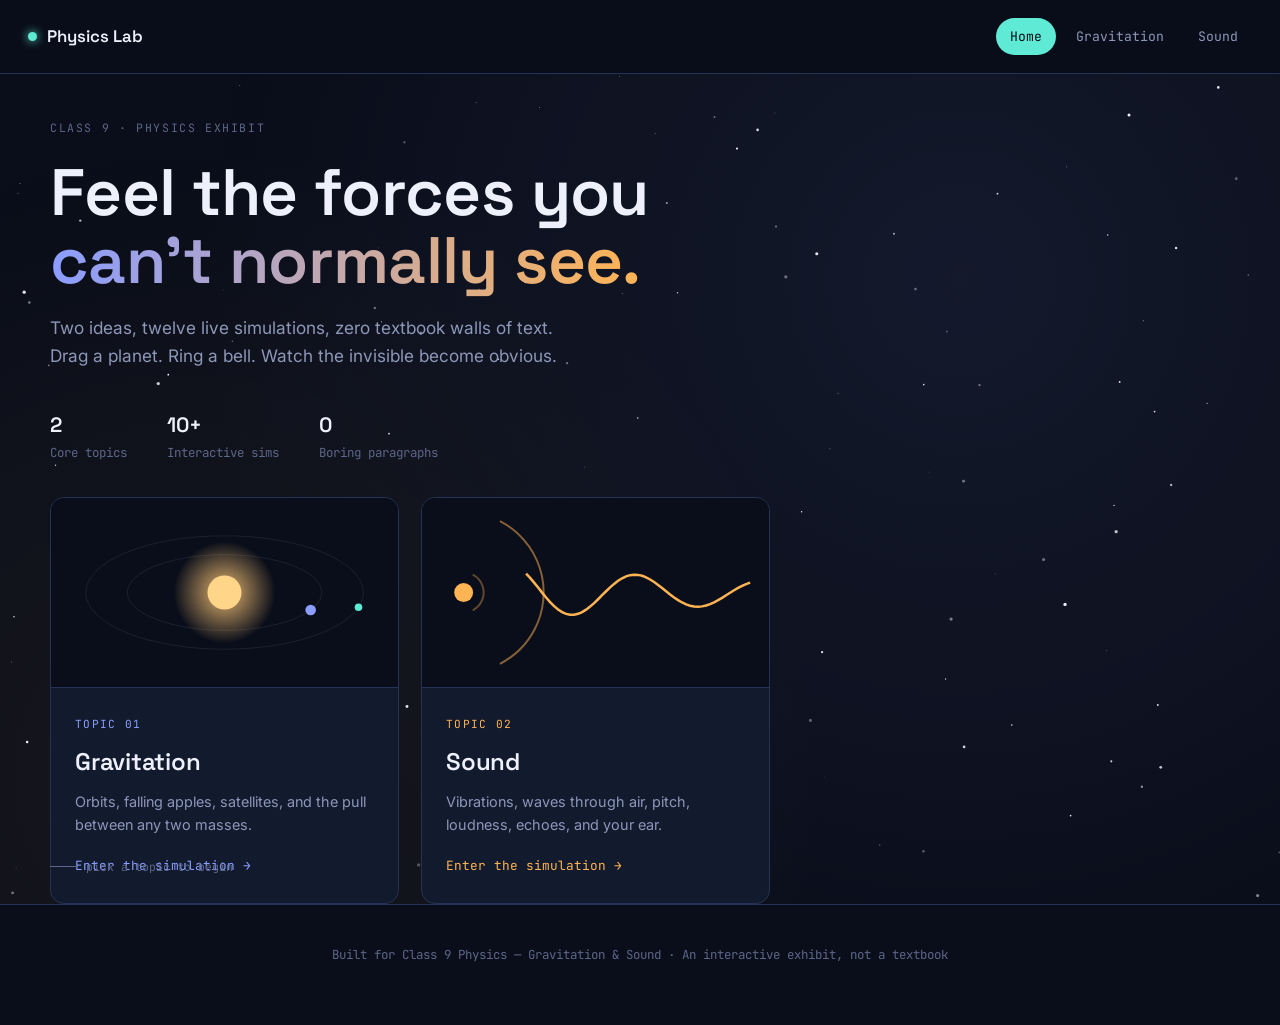
==== index.html @ 447d49ca "index.html" ====
<!DOCTYPE html>
<html lang="en">
<head>
<meta charset="UTF-8">
<meta name="viewport" content="width=device-width, initial-scale=1.0">
<title>Physics Lab · Class 9 — Gravitation &amp; Sound</title>
<link rel="preconnect" href="https://fonts.googleapis.com">
<link href="https://fonts.googleapis.com/css2?family=Space+Grotesk:wght@500;600;700&family=Inter:wght@400;500;600&family=JetBrains+Mono:wght@400;500&display=swap" rel="stylesheet">
<link rel="stylesheet" href="styles.css">
<style>
  .hero {
    position: relative;
    min-height: 92vh;
    display: flex;
    flex-direction: column;
    justify-content: center;
    overflow: hidden;
    border-bottom: 1px solid var(--line);
  }
  .hero canvas#starfield {
    position: absolute; inset: 0; width: 100%; height: 100%;
  }
  .hero-content {
    position: relative;
    z-index: 2;
    max-width: 720px;
    margin: 0 28px 0 auto;
    margin-left: max(28px, calc(50% - 590px));
    padding-top: 40px;
  }
  .hero h1 {
    font-size: clamp(2.4rem, 5.5vw, 4.1rem);
    line-height: 1.04;
    margin: 18px 0 20px;
  }
  .hero h1 em {
    font-style: normal;
    background: linear-gradient(90deg, var(--gravity), var(--sound));
    -webkit-background-clip: text;
    background-clip: text;
    color: transparent;
  }
  .hero p.lede {
    font-size: 1.08rem;
    color: var(--text-muted);
    max-width: 520px;
    margin-bottom: 40px;
  }

  .cards {
    display: grid;
    grid-template-columns: 1fr 1fr;
    gap: 22px;
    max-width: 900px;
  }
  @media (max-width: 720px) {
    .cards { grid-template-columns: 1fr; }
  }

  .topic-card {
    position: relative;
    display: block;
    border-radius: var(--radius);
    border: 1px solid var(--line);
    background: var(--bg-panel);
    overflow: hidden;
    padding: 0;
    transition: transform .25s cubic-bezier(.2,.8,.2,1), border-color .25s;
  }
  .topic-card:hover { transform: translateY(-4px); }
  .topic-card:hover.g { border-color: var(--gravity); }
  .topic-card:hover.s { border-color: var(--sound); }

  .topic-card .preview {
    height: 190px;
    background: var(--bg-deep);
    border-bottom: 1px solid var(--line);
  }
  .topic-card .preview canvas { width: 100%; height: 100%; }

  .topic-card .body {
    padding: 22px 24px 26px;
  }
  .topic-card .kicker {
    font-family: var(--font-mono);
    font-size: 0.7rem;
    letter-spacing: 0.12em;
    text-transform: uppercase;
  }
  .topic-card.g .kicker { color: var(--gravity); }
  .topic-card.s .kicker { color: var(--sound); }

  .topic-card h2 {
    font-size: 1.5rem;
    margin: 8px 0 8px;
  }
  .topic-card p {
    color: var(--text-muted);
    font-size: 0.9rem;
    margin-bottom: 16px;
  }
  .topic-card .go {
    font-family: var(--font-mono);
    font-size: 0.8rem;
    display: inline-flex;
    align-items: center;
    gap: 8px;
  }
  .topic-card.g .go { color: var(--gravity); }
  .topic-card.s .go { color: var(--sound); }
  .topic-card .go .arrow { transition: transform .2s; }
  .topic-card:hover .go .arrow { transform: translateX(4px); }

  .intro-row {
    max-width: 900px;
    display: flex;
    gap: 40px;
    margin-bottom: 34px;
    flex-wrap: wrap;
  }
  .intro-row .stat {
    font-family: var(--font-mono);
    font-size: 0.78rem;
    color: var(--text-faint);
  }
  .intro-row .stat b {
    display: block;
    font-family: var(--font-display);
    font-size: 1.3rem;
    color: var(--text-primary);
    font-weight: 600;
  }

  .scroll-hint {
    position: absolute;
    bottom: 28px;
    left: max(28px, calc(50% - 590px));
    z-index: 2;
    font-family: var(--font-mono);
    font-size: 0.72rem;
    color: var(--text-faint);
    display: flex;
    align-items: center;
    gap: 8px;
  }
  .scroll-hint .line {
    width: 28px; height: 1px; background: var(--text-faint);
  }
</style>
</head>
<body>

<header class="topnav">
  <div class="brand"><span class="dot"></span> Physics&nbsp;Lab</div>
  <nav>
    <a href="index.html" class="active">Home</a>
    <a href="gravitation.html">Gravitation</a>
    <a href="sound.html">Sound</a>
  </nav>
</header>

<section class="hero">
  <canvas id="starfield"></canvas>
  <div class="hero-content">
    <span class="eyebrow">Class 9 · Physics Exhibit</span>
    <h1>Feel the forces you<br><em>can't normally see.</em></h1>
    <p class="lede">Two ideas, twelve live simulations, zero textbook walls of text. Drag a planet. Ring a bell. Watch the invisible become obvious.</p>

    <div class="intro-row">
      <div class="stat"><b>2</b>Core topics</div>
      <div class="stat"><b>10+</b>Interactive sims</div>
      <div class="stat"><b>0</b>Boring paragraphs</div>
    </div>

    <div class="cards">
      <a href="gravitation.html" class="topic-card g">
        <div class="preview"><canvas id="prev-gravity"></canvas></div>
        <div class="body">
          <span class="kicker">Topic 01</span>
          <h2>Gravitation</h2>
          <p>Orbits, falling apples, satellites, and the pull between any two masses.</p>
          <span class="go">Enter the simulation <span class="arrow">→</span></span>
        </div>
      </a>
      <a href="sound.html" class="topic-card s">
        <div class="preview"><canvas id="prev-sound"></canvas></div>
        <div class="body">
          <span class="kicker">Topic 02</span>
          <h2>Sound</h2>
          <p>Vibrations, waves through air, pitch, loudness, echoes, and your ear.</p>
          <span class="go">Enter the simulation <span class="arrow">→</span></span>
        </div>
      </a>
    </div>
  </div>
  <div class="scroll-hint"><span class="line"></span> pick a topic to begin</div>
</section>

<footer>Built for Class 9 Physics — Gravitation &amp; Sound · An interactive exhibit, not a textbook</footer>

<script>
/* ---------- Starfield background ---------- */
(function(){
  const c = document.getElementById('starfield');
  const ctx = c.getContext('2d');
  let w,h,stars=[];
  function size(){
    w = c.width = c.offsetWidth * devicePixelRatio;
    h = c.height = c.offsetHeight * devicePixelRatio;
  }
  function init(){
    size();
    stars = [];
    const n = Math.floor((w*h)/9000);
    for(let i=0;i<n;i++){
      stars.push({
        x: Math.random()*w, y: Math.random()*h,
        r: Math.random()*1.4+0.3,
        tw: Math.random()*Math.PI*2,
        speed: Math.random()*0.4+0.1
      });
    }
  }
  function draw(t){
    ctx.clearRect(0,0,w,h);
    // subtle nebula glow
    const grad = ctx.createRadialGradient(w*0.75,h*0.25,0,w*0.75,h*0.25,w*0.6);
    grad.addColorStop(0,'rgba(139,157,255,0.08)');
    grad.addColorStop(1,'rgba(139,157,255,0)');
    ctx.fillStyle = grad;
    ctx.fillRect(0,0,w,h);
    const grad2 = ctx.createRadialGradient(w*0.15,h*0.85,0,w*0.15,h*0.85,w*0.5);
    grad2.addColorStop(0,'rgba(255,180,84,0.06)');
    grad2.addColorStop(1,'rgba(255,180,84,0)');
    ctx.fillStyle = grad2;
    ctx.fillRect(0,0,w,h);

    for(const s of stars){
      const a = 0.5 + 0.5*Math.sin(t*0.001*s.speed + s.tw);
      ctx.globalAlpha = 0.3 + a*0.7;
      ctx.fillStyle = '#eef1fb';
      ctx.beginPath();
      ctx.arc(s.x, s.y, s.r*devicePixelRatio, 0, Math.PI*2);
      ctx.fill();
    }
    ctx.globalAlpha = 1;
    requestAnimationFrame(draw);
  }
  window.addEventListener('resize', init);
  init();
  requestAnimationFrame(draw);
})();

/* ---------- Mini gravity preview: two planets orbiting ---------- */
(function(){
  const c = document.getElementById('prev-gravity');
  const ctx = c.getContext('2d');
  function size(){ c.width = c.offsetWidth*devicePixelRatio; c.height = c.offsetHeight*devicePixelRatio; }
  size(); window.addEventListener('resize', size);
  let t = 0;
  function draw(){
    t += 0.012;
    const w = c.width, h = c.height;
    ctx.clearRect(0,0,w,h);
    const cx = w/2, cy = h/2;

    // sun
    const sunR = h*0.09;
    const sg = ctx.createRadialGradient(cx,cy,0,cx,cy,sunR*3);
    sg.addColorStop(0,'rgba(255,200,120,0.9)');
    sg.addColorStop(1,'rgba(255,200,120,0)');
    ctx.fillStyle = sg;
    ctx.beginPath(); ctx.arc(cx,cy,sunR*3,0,Math.PI*2); ctx.fill();
    ctx.fillStyle = '#ffd58a';
    ctx.beginPath(); ctx.arc(cx,cy,sunR,0,Math.PI*2); ctx.fill();

    const orbits = [
      {rx: w*0.28, ry: h*0.20, speed:1.0, r: h*0.028, color:'#8b9dff'},
      {rx: w*0.40, ry: h*0.30, speed:0.55, r: h*0.02, color:'#5eead4'},
    ];
    for(const o of orbits){
      ctx.strokeStyle = 'rgba(255,255,255,0.08)';
      ctx.lineWidth = 1;
      ctx.beginPath(); ctx.ellipse(cx,cy,o.rx,o.ry,0,0,Math.PI*2); ctx.stroke();
      const a = t*o.speed;
      const px = cx + Math.cos(a)*o.rx;
      const py = cy + Math.sin(a)*o.ry;
      ctx.fillStyle = o.color;
      ctx.beginPath(); ctx.arc(px,py,o.r,0,Math.PI*2); ctx.fill();
    }
    requestAnimationFrame(draw);
  }
  requestAnimationFrame(draw);
})();

/* ---------- Mini sound preview: waveform ---------- */
(function(){
  const c = document.getElementById('prev-sound');
  const ctx = c.getContext('2d');
  function size(){ c.width = c.offsetWidth*devicePixelRatio; c.height = c.offsetHeight*devicePixelRatio; }
  size(); window.addEventListener('resize', size);
  let t = 0;
  function draw(){
    t += 0.05;
    const w = c.width, h = c.height, cy = h/2;
    ctx.clearRect(0,0,w,h);

    for(let ring=0; ring<3; ring++){
      const phase = (t*40 - ring*60) % (w*0.7);
      if(phase < 0) continue;
      ctx.strokeStyle = `rgba(255,180,84,${0.5 - ring*0.15})`;
      ctx.lineWidth = 2*devicePixelRatio;
      ctx.beginPath();
      ctx.arc(w*0.12, cy, phase, -1.1, 1.1);
      ctx.stroke();
    }
    // source
    ctx.fillStyle = '#ffb454';
    ctx.beginPath(); ctx.arc(w*0.12, cy, h*0.05, 0, Math.PI*2); ctx.fill();

    // waveform trace
    ctx.beginPath();
    ctx.strokeStyle = '#ffb454';
    ctx.lineWidth = 2.5*devicePixelRatio;
    for(let x=w*0.3; x<w*0.95; x+=4*devicePixelRatio){
      const freq = 0.05, amp = h*0.14;
      const y = cy + Math.sin((x*freq) - t*3)*amp*Math.exp(-(x-w*0.3)/(w*0.8));
      if(x===w*0.3) ctx.moveTo(x,y); else ctx.lineTo(x,y);
    }
    ctx.stroke();
    requestAnimationFrame(draw);
  }
  requestAnimationFrame(draw);
})();
</script>
</body>
</html>
---- styles.css ----
/* ==========================================================================
   Class 9 Physics Exhibit — shared design tokens & base styles
   ========================================================================== */

:root {
  /* Color */
  --bg-deep:      #0a0e1a;
  --bg-panel:     #121a2e;
  --bg-panel-2:   #182342;
  --line:         #263255;
  --text-primary: #eef1fb;
  --text-muted:   #8d97b8;
  --text-faint:   #5c6688;

  --gravity:      #8b9dff;
  --gravity-dim:  #3d4a8a;
  --gravity-glow: rgba(139, 157, 255, 0.35);

  --sound:        #ffb454;
  --sound-dim:    #8a6534;
  --sound-glow:   rgba(255, 180, 84, 0.35);

  --teal:         #5eead4;
  --danger:       #ff6b6b;

  /* Type */
  --font-display: 'Space Grotesk', sans-serif;
  --font-body:    'Inter', sans-serif;
  --font-mono:    'JetBrains Mono', monospace;

  /* Layout */
  --max-w: 1180px;
  --radius: 14px;
  --radius-sm: 8px;
}

* { box-sizing: border-box; }

html {
  scroll-behavior: smooth;
}

@media (prefers-reduced-motion: reduce) {
  html { scroll-behavior: auto; }
  * { animation-duration: 0.001ms !important; animation-iteration-count: 1 !important; transition-duration: 0.001ms !important; }
}

body {
  margin: 0;
  background: var(--bg-deep);
  color: var(--text-primary);
  font-family: var(--font-body);
  line-height: 1.6;
  -webkit-font-smoothing: antialiased;
}

h1, h2, h3, h4 {
  font-family: var(--font-display);
  font-weight: 600;
  letter-spacing: -0.01em;
  margin: 0;
}

p { margin: 0; }

a { color: inherit; text-decoration: none; }

img, canvas, svg { display: block; max-width: 100%; }

button {
  font-family: inherit;
  cursor: pointer;
}

::selection {
  background: var(--teal);
  color: var(--bg-deep);
}

:focus-visible {
  outline: 2px solid var(--teal);
  outline-offset: 3px;
  border-radius: 4px;
}

/* ---------- Layout helpers ---------- */

.wrap {
  max-width: var(--max-w);
  margin: 0 auto;
  padding: 0 28px;
}

.eyebrow {
  font-family: var(--font-mono);
  font-size: 0.72rem;
  letter-spacing: 0.14em;
  text-transform: uppercase;
  color: var(--text-faint);
}

/* ---------- Top nav ---------- */

.topnav {
  position: sticky;
  top: 0;
  z-index: 50;
  display: flex;
  align-items: center;
  justify-content: space-between;
  padding: 18px 28px;
  background: rgba(10, 14, 26, 0.75);
  backdrop-filter: blur(10px);
  border-bottom: 1px solid var(--line);
}

.topnav .brand {
  font-family: var(--font-display);
  font-size: 1.05rem;
  font-weight: 600;
  display: flex;
  align-items: center;
  gap: 10px;
}

.topnav .brand .dot {
  width: 9px; height: 9px; border-radius: 50%;
  background: var(--teal);
  box-shadow: 0 0 10px var(--teal);
}

.topnav nav {
  display: flex;
  gap: 6px;
  font-family: var(--font-mono);
  font-size: 0.82rem;
}

.topnav nav a {
  padding: 8px 14px;
  border-radius: 999px;
  color: var(--text-muted);
  transition: color .2s, background .2s;
}

.topnav nav a:hover { color: var(--text-primary); background: var(--bg-panel); }
.topnav nav a.active { color: var(--bg-deep); background: var(--teal); }

/* ---------- Section spacing ---------- */

.section {
  padding: 72px 0;
  border-bottom: 1px solid var(--line);
}

.section:last-of-type { border-bottom: none; }

.section-head {
  max-width: 640px;
  margin: 0 0 36px;
}

.section-head h2 {
  font-size: clamp(1.5rem, 3vw, 2rem);
  margin: 8px 0 10px;
}

.section-head p {
  color: var(--text-muted);
  font-size: 0.98rem;
}

/* ---------- Demo panel (shared shell for every animation) ---------- */

.demo {
  background: linear-gradient(180deg, var(--bg-panel), var(--bg-panel-2));
  border: 1px solid var(--line);
  border-radius: var(--radius);
  padding: 22px;
  display: grid;
  grid-template-columns: 1.4fr 1fr;
  gap: 22px;
  align-items: center;
}

@media (max-width: 820px) {
  .demo { grid-template-columns: 1fr; }
}

.demo .stage {
  position: relative;
  background: radial-gradient(ellipse at 30% 20%, rgba(255,255,255,0.04), transparent 60%), var(--bg-deep);
  border-radius: var(--radius-sm);
  border: 1px solid var(--line);
  overflow: hidden;
  aspect-ratio: 4 / 3;
}

.demo .stage canvas { width: 100%; height: 100%; display: block; }

.demo .info h3 {
  font-size: 1.15rem;
  margin-bottom: 8px;
}

.demo .info p {
  color: var(--text-muted);
  font-size: 0.92rem;
}

.demo .controls {
  margin-top: 16px;
  display: flex;
  flex-direction: column;
  gap: 12px;
}

.demo .controls label {
  display: block;
  font-family: var(--font-mono);
  font-size: 0.72rem;
  color: var(--text-faint);
  text-transform: uppercase;
  letter-spacing: 0.08em;
  margin-bottom: 6px;
}

.demo .controls .row {
  display: flex;
  align-items: center;
  gap: 10px;
}

.demo .controls input[type="range"] {
  flex: 1;
  accent-color: var(--teal);
}

.demo .controls .val {
  font-family: var(--font-mono);
  font-size: 0.82rem;
  color: var(--text-primary);
  min-width: 3.4em;
  text-align: right;
}

.btn {
  font-family: var(--font-mono);
  font-size: 0.78rem;
  letter-spacing: 0.03em;
  padding: 9px 16px;
  border-radius: 999px;
  border: 1px solid var(--line);
  background: var(--bg-panel);
  color: var(--text-primary);
  transition: all .18s;
}

.btn:hover { border-color: var(--teal); color: var(--teal); }
.btn:active { transform: scale(0.97); }

.btn.primary {
  background: var(--teal);
  color: var(--bg-deep);
  border-color: var(--teal);
  font-weight: 600;
}
.btn.primary:hover { opacity: 0.88; color: var(--bg-deep); }

.readout {
  font-family: var(--font-mono);
  font-size: 0.82rem;
  color: var(--text-muted);
  display: flex;
  gap: 18px;
  flex-wrap: wrap;
}
.readout b { color: var(--text-primary); font-weight: 600; }

.bonus-tag {
  display: inline-block;
  font-family: var(--font-mono);
  font-size: 0.68rem;
  letter-spacing: 0.1em;
  text-transform: uppercase;
  color: var(--bg-deep);
  background: var(--teal);
  padding: 3px 10px;
  border-radius: 999px;
  margin-bottom: 10px;
}

footer {
  padding: 40px 28px 60px;
  text-align: center;
  color: var(--text-faint);
  font-family: var(--font-mono);
  font-size: 0.78rem;
}
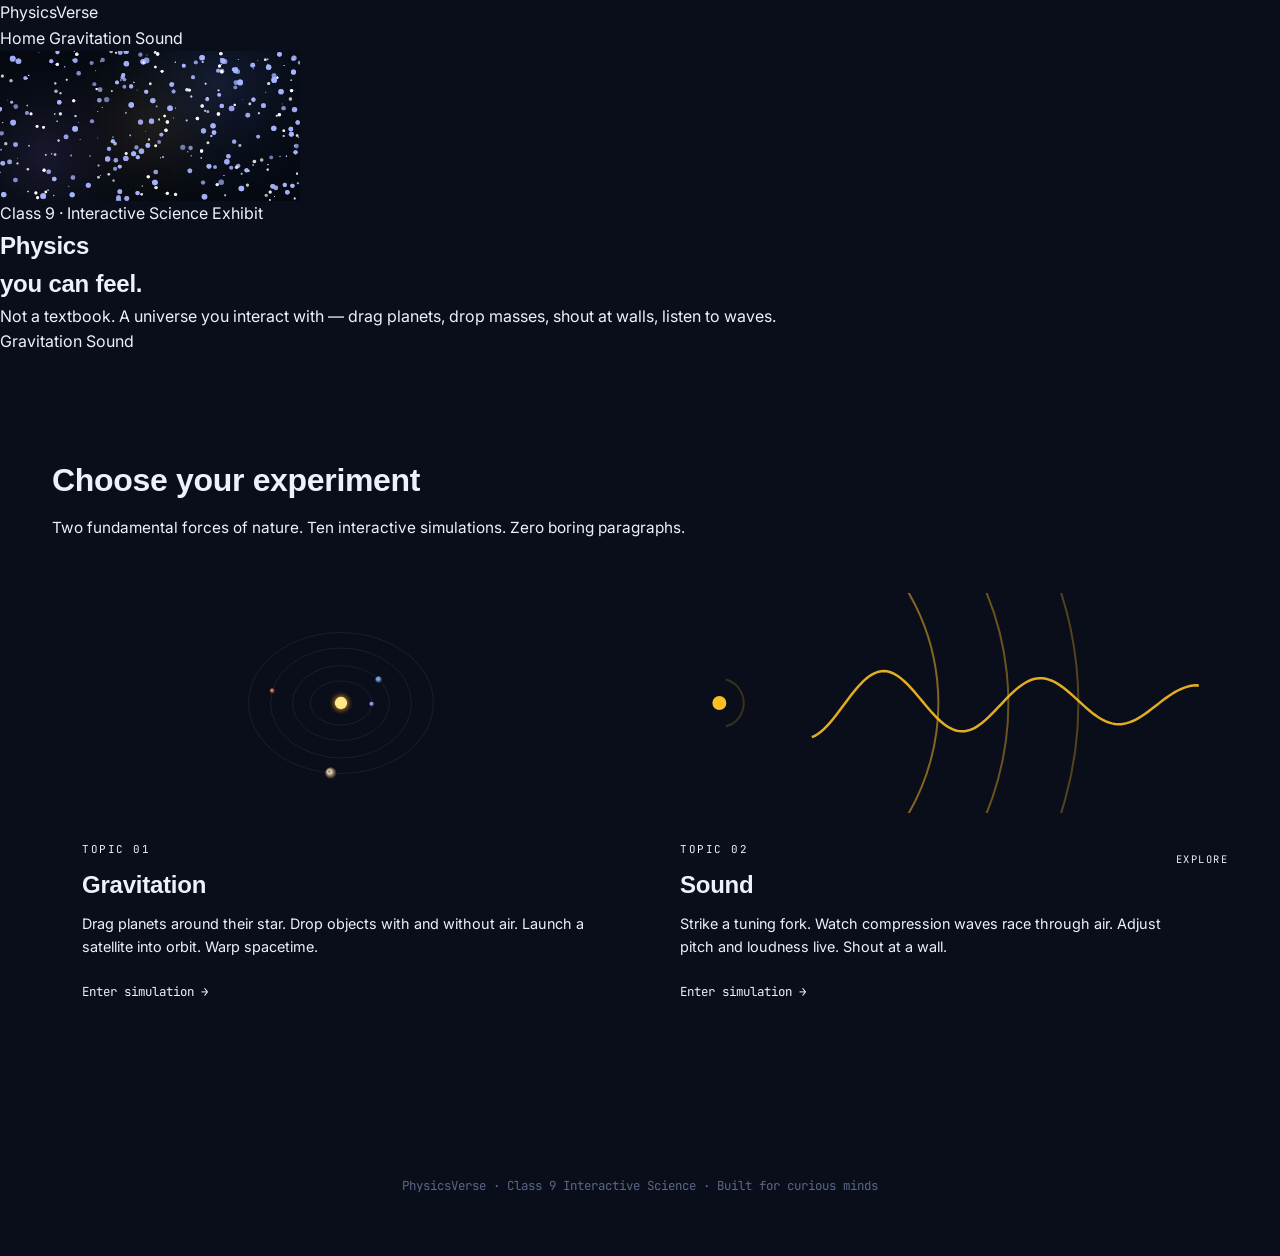
==== commit ed56133a: "index.html" ====
--- a/index.html
+++ b/index.html
@@ -3,156 +3,106 @@
 <head>
 <meta charset="UTF-8">
 <meta name="viewport" content="width=device-width, initial-scale=1.0">
-<title>Physics Lab · Class 9 — Gravitation &amp; Sound</title>
+<title>PhysicsVerse — Class 9 Interactive Science</title>
 <link rel="preconnect" href="https://fonts.googleapis.com">
-<link href="https://fonts.googleapis.com/css2?family=Space+Grotesk:wght@500;600;700&family=Inter:wght@400;500;600&family=JetBrains+Mono:wght@400;500&display=swap" rel="stylesheet">
+<link href="https://fonts.googleapis.com/css2?family=Syne:wght@700;800&family=Inter:wght@400;500&family=JetBrains+Mono:wght@400;500&display=swap" rel="stylesheet">
 <link rel="stylesheet" href="styles.css">
 <style>
-  .hero {
-    position: relative;
-    min-height: 92vh;
-    display: flex;
-    flex-direction: column;
-    justify-content: center;
-    overflow: hidden;
-    border-bottom: 1px solid var(--line);
-  }
-  .hero canvas#starfield {
-    position: absolute; inset: 0; width: 100%; height: 100%;
-  }
-  .hero-content {
-    position: relative;
-    z-index: 2;
-    max-width: 720px;
-    margin: 0 28px 0 auto;
-    margin-left: max(28px, calc(50% - 590px));
-    padding-top: 40px;
-  }
-  .hero h1 {
-    font-size: clamp(2.4rem, 5.5vw, 4.1rem);
-    line-height: 1.04;
-    margin: 18px 0 20px;
-  }
-  .hero h1 em {
-    font-style: normal;
-    background: linear-gradient(90deg, var(--gravity), var(--sound));
-    -webkit-background-clip: text;
-    background-clip: text;
-    color: transparent;
-  }
-  .hero p.lede {
-    font-size: 1.08rem;
-    color: var(--text-muted);
-    max-width: 520px;
-    margin-bottom: 40px;
-  }
-
-  .cards {
-    display: grid;
-    grid-template-columns: 1fr 1fr;
-    gap: 22px;
-    max-width: 900px;
-  }
-  @media (max-width: 720px) {
-    .cards { grid-template-columns: 1fr; }
-  }
-
-  .topic-card {
-    position: relative;
-    display: block;
-    border-radius: var(--radius);
-    border: 1px solid var(--line);
-    background: var(--bg-panel);
-    overflow: hidden;
-    padding: 0;
-    transition: transform .25s cubic-bezier(.2,.8,.2,1), border-color .25s;
-  }
-  .topic-card:hover { transform: translateY(-4px); }
-  .topic-card:hover.g { border-color: var(--gravity); }
-  .topic-card:hover.s { border-color: var(--sound); }
-
-  .topic-card .preview {
-    height: 190px;
-    background: var(--bg-deep);
-    border-bottom: 1px solid var(--line);
-  }
-  .topic-card .preview canvas { width: 100%; height: 100%; }
-
-  .topic-card .body {
-    padding: 22px 24px 26px;
-  }
-  .topic-card .kicker {
-    font-family: var(--font-mono);
-    font-size: 0.7rem;
-    letter-spacing: 0.12em;
-    text-transform: uppercase;
-  }
-  .topic-card.g .kicker { color: var(--gravity); }
-  .topic-card.s .kicker { color: var(--sound); }
-
-  .topic-card h2 {
-    font-size: 1.5rem;
-    margin: 8px 0 8px;
-  }
-  .topic-card p {
-    color: var(--text-muted);
-    font-size: 0.9rem;
-    margin-bottom: 16px;
-  }
-  .topic-card .go {
-    font-family: var(--font-mono);
-    font-size: 0.8rem;
-    display: inline-flex;
-    align-items: center;
-    gap: 8px;
-  }
-  .topic-card.g .go { color: var(--gravity); }
-  .topic-card.s .go { color: var(--sound); }
-  .topic-card .go .arrow { transition: transform .2s; }
-  .topic-card:hover .go .arrow { transform: translateX(4px); }
-
-  .intro-row {
-    max-width: 900px;
-    display: flex;
-    gap: 40px;
-    margin-bottom: 34px;
-    flex-wrap: wrap;
-  }
-  .intro-row .stat {
-    font-family: var(--font-mono);
-    font-size: 0.78rem;
-    color: var(--text-faint);
-  }
-  .intro-row .stat b {
-    display: block;
-    font-family: var(--font-display);
-    font-size: 1.3rem;
-    color: var(--text-primary);
-    font-weight: 600;
-  }
-
-  .scroll-hint {
-    position: absolute;
-    bottom: 28px;
-    left: max(28px, calc(50% - 590px));
-    z-index: 2;
-    font-family: var(--font-mono);
-    font-size: 0.72rem;
-    color: var(--text-faint);
-    display: flex;
-    align-items: center;
-    gap: 8px;
-  }
-  .scroll-hint .line {
-    width: 28px; height: 1px; background: var(--text-faint);
-  }
+.scroll-cue {
+  position: absolute;
+  bottom: 32px;
+  right: 52px;
+  z-index: 3;
+  display: flex;
+  flex-direction: column;
+  align-items: center;
+  gap: 8px;
+  font-family: var(--font-mono);
+  font-size: 0.65rem;
+  letter-spacing: 0.14em;
+  text-transform: uppercase;
+  color: var(--faint);
+}
+.scroll-cue .line {
+  width: 1px;
+  height: 40px;
+  background: linear-gradient(to bottom, var(--aurora1), transparent);
+  animation: scl 1.8s ease-in-out infinite;
+}
+@keyframes scl { 0%,100%{opacity:0.3;transform:scaleY(0.6)} 50%{opacity:1;transform:scaleY(1)} }
+
+.explore-section {
+  padding: 100px 52px;
+}
+.explore-section h2 {
+  font-size: clamp(1.4rem, 3vw, 2rem);
+  margin-bottom: 10px;
+}
+.explore-section > p {
+  color: var(--muted);
+  margin-bottom: 52px;
+  font-size: 0.96rem;
+}
+.big-cards {
+  display: grid;
+  grid-template-columns: 1fr 1fr;
+  gap: 20px;
+}
+@media (max-width: 780px) { .big-cards { grid-template-columns: 1fr; } }
+
+.big-card {
+  display: block;
+  border-radius: var(--radius);
+  border: 1px solid var(--border);
+  background: var(--panel);
+  overflow: hidden;
+  transition: transform .28s cubic-bezier(.2,.8,.2,1), border-color .25s;
+  position: relative;
+}
+.big-card:hover { transform: translateY(-6px); }
+.big-card.g:hover { border-color: var(--aurora1); }
+.big-card.s:hover { border-color: var(--gold); }
+
+.big-card .preview {
+  height: 220px;
+  background: var(--void);
+  position: relative;
+  overflow: hidden;
+}
+.big-card .preview canvas { width: 100%; height: 100%; position: absolute; inset: 0; }
+
+.big-card .body {
+  padding: 28px 30px 32px;
+}
+.big-card .kicker {
+  font-family: var(--font-mono);
+  font-size: 0.68rem;
+  letter-spacing: 0.14em;
+  text-transform: uppercase;
+  margin-bottom: 8px;
+}
+.big-card.g .kicker { color: var(--aurora1); }
+.big-card.s .kicker { color: var(--gold); }
+.big-card h3 { font-size: 1.5rem; margin-bottom: 8px; }
+.big-card p { color: var(--muted); font-size: 0.9rem; margin-bottom: 20px; }
+.big-card .arrow-link {
+  font-family: var(--font-mono);
+  font-size: 0.78rem;
+  display: inline-flex;
+  align-items: center;
+  gap: 8px;
+  transition: gap .2s;
+}
+.big-card.g .arrow-link { color: var(--aurora1); }
+.big-card.s .arrow-link { color: var(--gold); }
+.big-card:hover .arrow-link { gap: 14px; }
 </style>
 </head>
 <body>
 
-<header class="topnav">
-  <div class="brand"><span class="dot"></span> Physics&nbsp;Lab</div>
-  <nav>
+<header class="nav">
+  <span class="nav-brand">PhysicsVerse</span>
+  <nav class="nav-links">
     <a href="index.html" class="active">Home</a>
     <a href="gravitation.html">Gravitation</a>
     <a href="sound.html">Sound</a>
@@ -160,172 +110,150 @@
 </header>
 
 <section class="hero">
-  <canvas id="starfield"></canvas>
+  <canvas id="hero-bg"></canvas>
   <div class="hero-content">
-    <span class="eyebrow">Class 9 · Physics Exhibit</span>
-    <h1>Feel the forces you<br><em>can't normally see.</em></h1>
-    <p class="lede">Two ideas, twelve live simulations, zero textbook walls of text. Drag a planet. Ring a bell. Watch the invisible become obvious.</p>
-
-    <div class="intro-row">
-      <div class="stat"><b>2</b>Core topics</div>
-      <div class="stat"><b>10+</b>Interactive sims</div>
-      <div class="stat"><b>0</b>Boring paragraphs</div>
-    </div>
-
-    <div class="cards">
-      <a href="gravitation.html" class="topic-card g">
-        <div class="preview"><canvas id="prev-gravity"></canvas></div>
-        <div class="body">
-          <span class="kicker">Topic 01</span>
-          <h2>Gravitation</h2>
-          <p>Orbits, falling apples, satellites, and the pull between any two masses.</p>
-          <span class="go">Enter the simulation <span class="arrow">→</span></span>
-        </div>
-      </a>
-      <a href="sound.html" class="topic-card s">
-        <div class="preview"><canvas id="prev-sound"></canvas></div>
-        <div class="body">
-          <span class="kicker">Topic 02</span>
-          <h2>Sound</h2>
-          <p>Vibrations, waves through air, pitch, loudness, echoes, and your ear.</p>
-          <span class="go">Enter the simulation <span class="arrow">→</span></span>
-        </div>
-      </a>
+    <p class="hero-eyebrow">Class 9 · Interactive Science Exhibit</p>
+    <h1><span class="gradient">Physics</span><br>you can feel.</h1>
+    <p>Not a textbook. A universe you interact with — drag planets, drop masses, shout at walls, listen to waves.</p>
+    <div class="topic-cards">
+      <a href="gravitation.html" class="topic-card g"><span class="dot"></span>Gravitation</a>
+      <a href="sound.html" class="topic-card s"><span class="dot"></span>Sound</a>
     </div>
   </div>
-  <div class="scroll-hint"><span class="line"></span> pick a topic to begin</div>
+  <div class="scroll-cue"><div class="line"></div>Explore</div>
 </section>
 
-<footer>Built for Class 9 Physics — Gravitation &amp; Sound · An interactive exhibit, not a textbook</footer>
+<section class="explore-section">
+  <h2>Choose your experiment</h2>
+  <p>Two fundamental forces of nature. Ten interactive simulations. Zero boring paragraphs.</p>
+  <div class="big-cards">
+    <a href="gravitation.html" class="big-card g">
+      <div class="preview"><canvas id="prev-g"></canvas></div>
+      <div class="body">
+        <p class="kicker">Topic 01</p>
+        <h3>Gravitation</h3>
+        <p>Drag planets around their star. Drop objects with and without air. Launch a satellite into orbit. Warp spacetime.</p>
+        <span class="arrow-link">Enter simulation →</span>
+      </div>
+    </a>
+    <a href="sound.html" class="big-card s">
+      <div class="preview"><canvas id="prev-s"></canvas></div>
+      <div class="body">
+        <p class="kicker">Topic 02</p>
+        <h3>Sound</h3>
+        <p>Strike a tuning fork. Watch compression waves race through air. Adjust pitch and loudness live. Shout at a wall.</p>
+        <span class="arrow-link">Enter simulation →</span>
+      </div>
+    </a>
+  </div>
+</section>
+
+<footer>PhysicsVerse · Class 9 Interactive Science · Built for curious minds</footer>
 
 <script>
-/* ---------- Starfield background ---------- */
+/* ─── Hero: 3D deep-space starfield with parallax ─── */
 (function(){
-  const c = document.getElementById('starfield');
+  const c = document.getElementById('hero-bg');
   const ctx = c.getContext('2d');
-  let w,h,stars=[];
-  function size(){
-    w = c.width = c.offsetWidth * devicePixelRatio;
-    h = c.height = c.offsetHeight * devicePixelRatio;
-  }
+  let W,H,stars=[];
+  let mx=0,my=0;
+  window.addEventListener('mousemove',e=>{mx=(e.clientX/window.innerWidth-.5)*2;my=(e.clientY/window.innerHeight-.5)*2;});
   function init(){
-    size();
-    stars = [];
-    const n = Math.floor((w*h)/9000);
-    for(let i=0;i<n;i++){
-      stars.push({
-        x: Math.random()*w, y: Math.random()*h,
-        r: Math.random()*1.4+0.3,
-        tw: Math.random()*Math.PI*2,
-        speed: Math.random()*0.4+0.1
-      });
-    }
-  }
-  function draw(t){
-    ctx.clearRect(0,0,w,h);
-    // subtle nebula glow
-    const grad = ctx.createRadialGradient(w*0.75,h*0.25,0,w*0.75,h*0.25,w*0.6);
-    grad.addColorStop(0,'rgba(139,157,255,0.08)');
-    grad.addColorStop(1,'rgba(139,157,255,0)');
-    ctx.fillStyle = grad;
-    ctx.fillRect(0,0,w,h);
-    const grad2 = ctx.createRadialGradient(w*0.15,h*0.85,0,w*0.15,h*0.85,w*0.5);
-    grad2.addColorStop(0,'rgba(255,180,84,0.06)');
-    grad2.addColorStop(1,'rgba(255,180,84,0)');
-    ctx.fillStyle = grad2;
-    ctx.fillRect(0,0,w,h);
-
+    W=c.width=c.offsetWidth*devicePixelRatio;
+    H=c.height=c.offsetHeight*devicePixelRatio;
+    stars=[];
+    for(let i=0;i<320;i++) stars.push({x:Math.random()*W,y:Math.random()*H,z:Math.random()*3+0.2,t:Math.random()*Math.PI*2,s:Math.random()*.5+.3});
+  }
+  window.addEventListener('resize',init); init();
+  let t=0;
+  function draw(){
+    t+=.007;
+    ctx.fillStyle='rgba(3,4,10,0.25)';
+    ctx.fillRect(0,0,W,H);
+    // nebula blobs
+    [{cx:.72,cy:.22,r:.55,c:'rgba(108,143,255,0.07)'},{cx:.15,cy:.7,r:.45,c:'rgba(167,139,250,0.06)'},{cx:.5,cy:.5,r:.35,c:'rgba(251,191,36,0.04)'}].forEach(n=>{
+      const g=ctx.createRadialGradient(W*n.cx,H*n.cy,0,W*n.cx,H*n.cy,W*n.r);
+      g.addColorStop(0,n.c); g.addColorStop(1,'transparent');
+      ctx.fillStyle=g; ctx.fillRect(0,0,W,H);
+    });
     for(const s of stars){
-      const a = 0.5 + 0.5*Math.sin(t*0.001*s.speed + s.tw);
-      ctx.globalAlpha = 0.3 + a*0.7;
-      ctx.fillStyle = '#eef1fb';
-      ctx.beginPath();
-      ctx.arc(s.x, s.y, s.r*devicePixelRatio, 0, Math.PI*2);
-      ctx.fill();
-    }
-    ctx.globalAlpha = 1;
+      const px = s.x + mx*s.z*18;
+      const py = s.y + my*s.z*18;
+      const a = .4+.6*Math.abs(Math.sin(t*s.s+s.t));
+      ctx.globalAlpha=a;
+      ctx.fillStyle=s.z>2?'#a8b4ff':s.z>1.2?'#ffffff':'#c8d4ff';
+      ctx.beginPath(); ctx.arc(px%W,py%H,s.z*.9*devicePixelRatio,0,Math.PI*2); ctx.fill();
+    }
+    ctx.globalAlpha=1;
     requestAnimationFrame(draw);
   }
-  window.addEventListener('resize', init);
-  init();
   requestAnimationFrame(draw);
 })();
 
-/* ---------- Mini gravity preview: two planets orbiting ---------- */
+/* ─── Preview: Gravity (solar system) ─── */
 (function(){
-  const c = document.getElementById('prev-gravity');
-  const ctx = c.getContext('2d');
-  function size(){ c.width = c.offsetWidth*devicePixelRatio; c.height = c.offsetHeight*devicePixelRatio; }
-  size(); window.addEventListener('resize', size);
-  let t = 0;
+  const c=document.getElementById('prev-g'), ctx=c.getContext('2d');
+  function sz(){c.width=c.offsetWidth*devicePixelRatio;c.height=c.offsetHeight*devicePixelRatio;}
+  sz(); window.addEventListener('resize',sz);
+  const planets=[
+    {a:.14,b:.10,period:.4,color:'#b0aaff',r:2.8},
+    {a:.22,b:.17,period:.9,color:'#7fb2ff',r:3.8},
+    {a:.32,b:.25,period:1.5,color:'#e07a5f',r:3},
+    {a:.42,b:.32,period:3,color:'#e8d0a9',r:6,rings:true},
+  ];
+  let t=0;
   function draw(){
-    t += 0.012;
-    const w = c.width, h = c.height;
+    t+=.011;
+    const w=c.width,h=c.height;
     ctx.clearRect(0,0,w,h);
-    const cx = w/2, cy = h/2;
-
+    const cx=w/2,cy=h/2,sc=Math.min(w,h);
     // sun
-    const sunR = h*0.09;
-    const sg = ctx.createRadialGradient(cx,cy,0,cx,cy,sunR*3);
-    sg.addColorStop(0,'rgba(255,200,120,0.9)');
-    sg.addColorStop(1,'rgba(255,200,120,0)');
-    ctx.fillStyle = sg;
-    ctx.beginPath(); ctx.arc(cx,cy,sunR*3,0,Math.PI*2); ctx.fill();
-    ctx.fillStyle = '#ffd58a';
-    ctx.beginPath(); ctx.arc(cx,cy,sunR,0,Math.PI*2); ctx.fill();
-
-    const orbits = [
-      {rx: w*0.28, ry: h*0.20, speed:1.0, r: h*0.028, color:'#8b9dff'},
-      {rx: w*0.40, ry: h*0.30, speed:0.55, r: h*0.02, color:'#5eead4'},
-    ];
-    for(const o of orbits){
-      ctx.strokeStyle = 'rgba(255,255,255,0.08)';
-      ctx.lineWidth = 1;
-      ctx.beginPath(); ctx.ellipse(cx,cy,o.rx,o.ry,0,0,Math.PI*2); ctx.stroke();
-      const a = t*o.speed;
-      const px = cx + Math.cos(a)*o.rx;
-      const py = cy + Math.sin(a)*o.ry;
-      ctx.fillStyle = o.color;
-      ctx.beginPath(); ctx.arc(px,py,o.r,0,Math.PI*2); ctx.fill();
+    const sg=ctx.createRadialGradient(cx,cy,0,cx,cy,sc*.06);
+    sg.addColorStop(0,'rgba(255,230,140,1)');sg.addColorStop(.5,'rgba(255,160,40,.4)');sg.addColorStop(1,'transparent');
+    ctx.fillStyle=sg;ctx.beginPath();ctx.arc(cx,cy,sc*.06,0,Math.PI*2);ctx.fill();
+    ctx.fillStyle='#ffe88a';ctx.beginPath();ctx.arc(cx,cy,sc*.028,0,Math.PI*2);ctx.fill();
+    for(const p of planets){
+      const rx=p.a*sc,ry=p.b*sc;
+      ctx.strokeStyle='rgba(255,255,255,0.07)';ctx.lineWidth=1;
+      ctx.beginPath();ctx.ellipse(cx,cy,rx,ry,0,0,Math.PI*2);ctx.stroke();
+      const a=t/p.period*Math.PI*2;
+      const px=cx+Math.cos(a)*rx,py=cy+Math.sin(a)*ry;
+      // 3D sphere shading
+      const gr=ctx.createRadialGradient(px-p.r*.3*devicePixelRatio,py-p.r*.3*devicePixelRatio,0,px,py,p.r*devicePixelRatio*1.1);
+      gr.addColorStop(0,'rgba(255,255,255,0.4)');gr.addColorStop(.3,p.color);gr.addColorStop(1,'rgba(0,0,0,0.7)');
+      ctx.fillStyle=gr;ctx.beginPath();ctx.arc(px,py,p.r*devicePixelRatio,0,Math.PI*2);ctx.fill();
     }
     requestAnimationFrame(draw);
   }
   requestAnimationFrame(draw);
 })();
 
-/* ---------- Mini sound preview: waveform ---------- */
+/* ─── Preview: Sound waveform ─── */
 (function(){
-  const c = document.getElementById('prev-sound');
-  const ctx = c.getContext('2d');
-  function size(){ c.width = c.offsetWidth*devicePixelRatio; c.height = c.offsetHeight*devicePixelRatio; }
-  size(); window.addEventListener('resize', size);
-  let t = 0;
+  const c=document.getElementById('prev-s'),ctx=c.getContext('2d');
+  function sz(){c.width=c.offsetWidth*devicePixelRatio;c.height=c.offsetHeight*devicePixelRatio;}
+  sz(); window.addEventListener('resize',sz);
+  let t=0;
   function draw(){
-    t += 0.05;
-    const w = c.width, h = c.height, cy = h/2;
+    t+=.06;
+    const w=c.width,h=c.height,cy=h/2;
     ctx.clearRect(0,0,w,h);
-
-    for(let ring=0; ring<3; ring++){
-      const phase = (t*40 - ring*60) % (w*0.7);
-      if(phase < 0) continue;
-      ctx.strokeStyle = `rgba(255,180,84,${0.5 - ring*0.15})`;
-      ctx.lineWidth = 2*devicePixelRatio;
-      ctx.beginPath();
-      ctx.arc(w*0.12, cy, phase, -1.1, 1.1);
-      ctx.stroke();
-    }
-    // source
-    ctx.fillStyle = '#ffb454';
-    ctx.beginPath(); ctx.arc(w*0.12, cy, h*0.05, 0, Math.PI*2); ctx.fill();
-
-    // waveform trace
+    // concentric rings
+    for(let i=0;i<4;i++){
+      const r=(t*50+i*70)%(w*.7);
+      ctx.strokeStyle=`rgba(251,191,36,${.5-i*.1})`;
+      ctx.lineWidth=2*devicePixelRatio;
+      ctx.beginPath();ctx.arc(w*.12,cy,r,-1.3,1.3);ctx.stroke();
+    }
+    ctx.fillStyle='#fbbf24';ctx.beginPath();ctx.arc(w*.12,cy,7*devicePixelRatio,0,Math.PI*2);ctx.fill();
+    // wave
+    ctx.strokeStyle='rgba(251,191,36,0.9)';ctx.lineWidth=2.5*devicePixelRatio;
     ctx.beginPath();
-    ctx.strokeStyle = '#ffb454';
-    ctx.lineWidth = 2.5*devicePixelRatio;
-    for(let x=w*0.3; x<w*0.95; x+=4*devicePixelRatio){
-      const freq = 0.05, amp = h*0.14;
-      const y = cy + Math.sin((x*freq) - t*3)*amp*Math.exp(-(x-w*0.3)/(w*0.8));
-      if(x===w*0.3) ctx.moveTo(x,y); else ctx.lineTo(x,y);
+    for(let x=w*.28;x<w*.95;x+=3){
+      const prog=(x-w*.28)/(w*.67);
+      const amp=h*.16*(1-prog*.5);
+      const y=cy+Math.sin(x*.04-t*2.5)*amp;
+      x===w*.28?ctx.moveTo(x,y):ctx.lineTo(x,y);
     }
     ctx.stroke();
     requestAnimationFrame(draw);
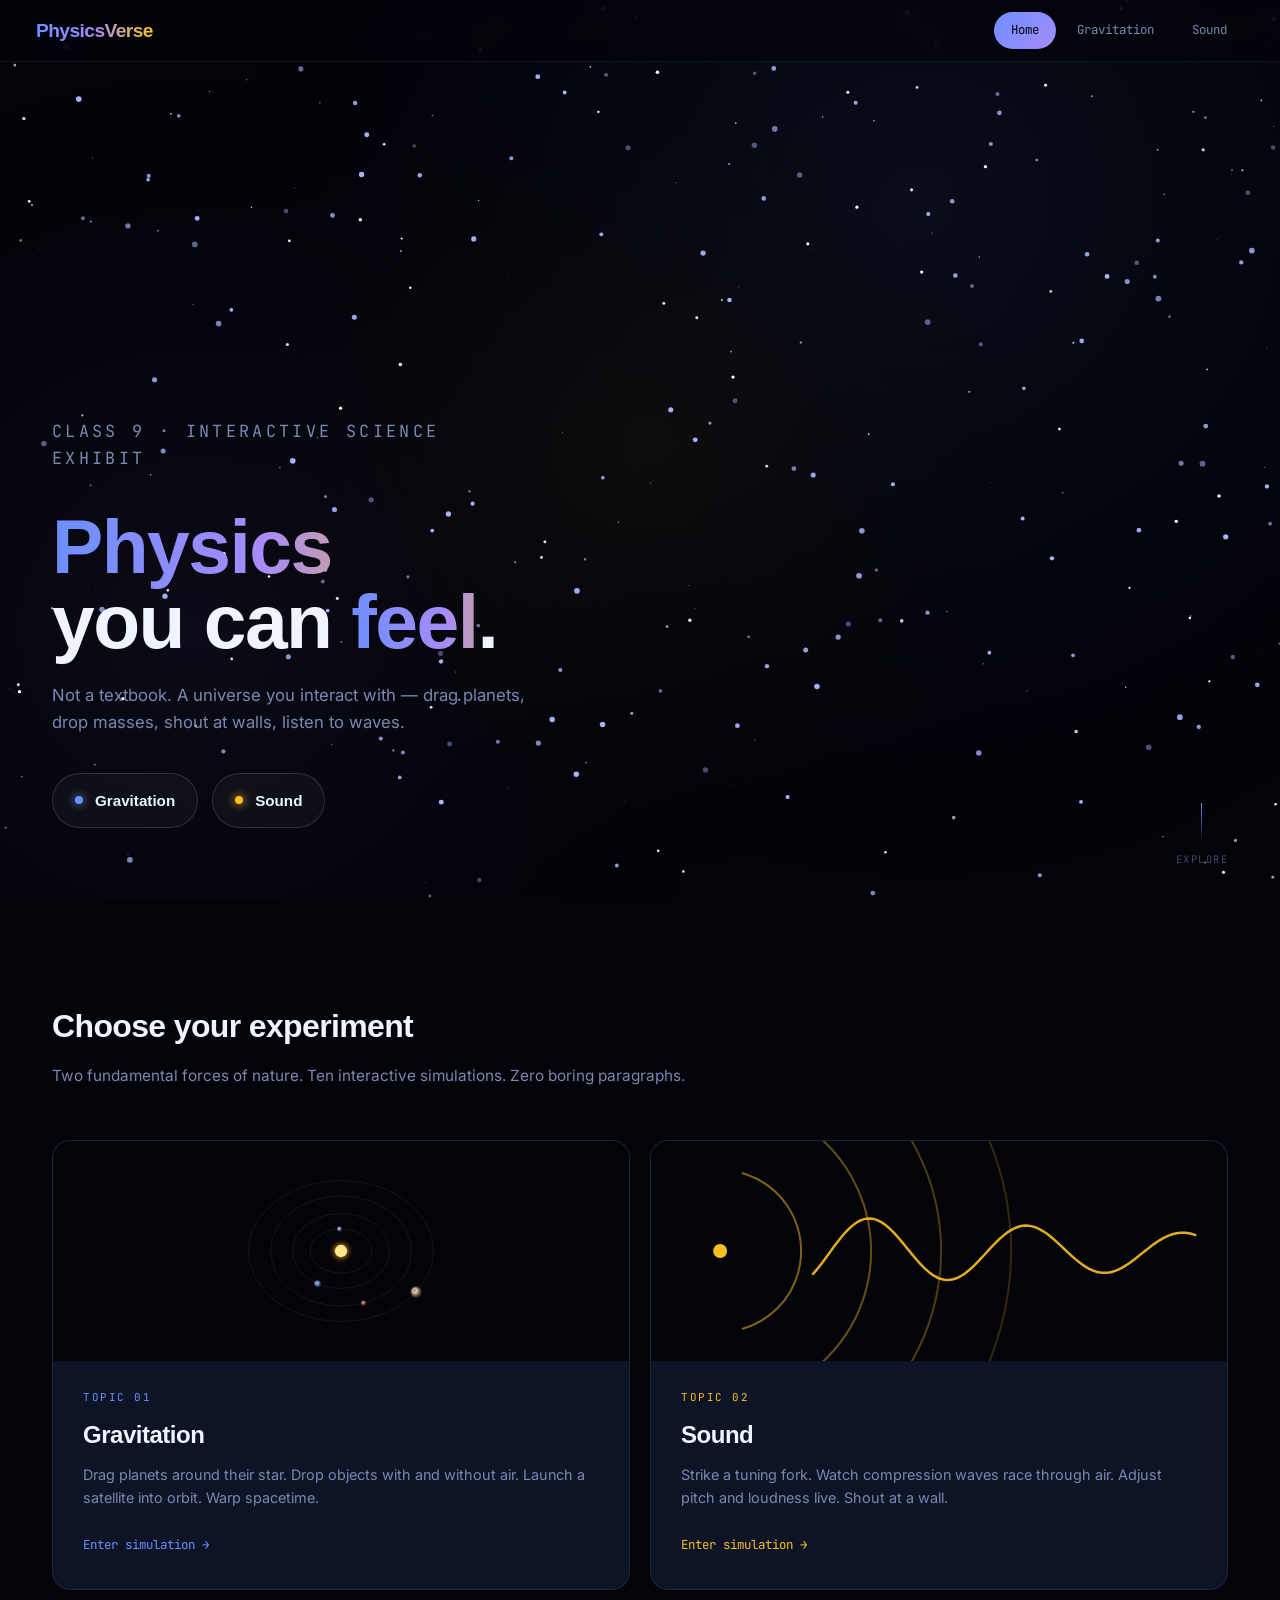
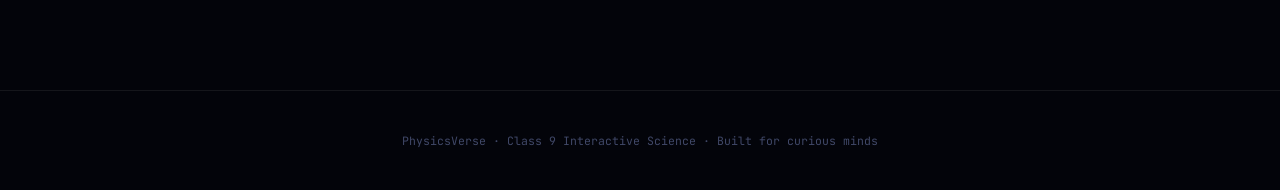
==== commit 34cc9398: "Updated sound.html" ====
--- a/index.html
+++ b/index.html
@@ -113,7 +113,7 @@
   <canvas id="hero-bg"></canvas>
   <div class="hero-content">
     <p class="hero-eyebrow">Class 9 · Interactive Science Exhibit</p>
-    <h1><span class="gradient">Physics</span><br>you can feel.</h1>
+    <h1><span class="gradient">Physics</span><br>you can <span class="gradient">feel</span>.</h1>
     <p>Not a textbook. A universe you interact with — drag planets, drop masses, shout at walls, listen to waves.</p>
     <div class="topic-cards">
       <a href="gravitation.html" class="topic-card g"><span class="dot"></span>Gravitation</a>
--- a/styles.css
+++ b/styles.css
@@ -1,299 +1,431 @@
-/* ==========================================================================
-   Class 9 Physics Exhibit — shared design tokens & base styles
-   ========================================================================== */
+/* ============================================================
+   PhysicsVerse — Cosmic Design System
+   ============================================================ */
 
 :root {
-  /* Color */
-  --bg-deep:      #0a0e1a;
-  --bg-panel:     #121a2e;
-  --bg-panel-2:   #182342;
-  --line:         #263255;
-  --text-primary: #eef1fb;
-  --text-muted:   #8d97b8;
-  --text-faint:   #5c6688;
-
-  --gravity:      #8b9dff;
-  --gravity-dim:  #3d4a8a;
-  --gravity-glow: rgba(139, 157, 255, 0.35);
-
-  --sound:        #ffb454;
-  --sound-dim:    #8a6534;
-  --sound-glow:   rgba(255, 180, 84, 0.35);
-
-  --teal:         #5eead4;
-  --danger:       #ff6b6b;
-
-  /* Type */
-  --font-display: 'Space Grotesk', sans-serif;
+  --void:        #03040a;
+  --deep:        #080c18;
+  --panel:       #0d1425;
+  --panel2:      #111a30;
+  --border:      rgba(255,255,255,0.07);
+  --border-hi:   rgba(255,255,255,0.14);
+
+  --text:        #f0f4ff;
+  --muted:       #7a88b0;
+  --faint:       #404868;
+
+  --aurora1:     #6c8fff;
+  --aurora2:     #a78bfa;
+  --gold:        #fbbf24;
+  --teal:        #2dd4bf;
+  --coral:       #f87171;
+
+  --font-display: 'Syne', sans-serif;
   --font-body:    'Inter', sans-serif;
   --font-mono:    'JetBrains Mono', monospace;
 
-  /* Layout */
-  --max-w: 1180px;
-  --radius: 14px;
-  --radius-sm: 8px;
-}
-
-* { box-sizing: border-box; }
-
-html {
-  scroll-behavior: smooth;
-}
-
-@media (prefers-reduced-motion: reduce) {
-  html { scroll-behavior: auto; }
-  * { animation-duration: 0.001ms !important; animation-iteration-count: 1 !important; transition-duration: 0.001ms !important; }
-}
+  --nav-h: 62px;
+  --radius: 18px;
+  --radius-sm: 10px;
+}
+
+*, *::before, *::after { box-sizing: border-box; }
+
+html { scroll-behavior: smooth; }
 
 body {
   margin: 0;
-  background: var(--bg-deep);
-  color: var(--text-primary);
+  background: var(--void);
+  color: var(--text);
   font-family: var(--font-body);
-  line-height: 1.6;
+  line-height: 1.65;
   -webkit-font-smoothing: antialiased;
-}
-
-h1, h2, h3, h4 {
+  overflow-x: hidden;
+}
+
+h1,h2,h3,h4 {
   font-family: var(--font-display);
-  font-weight: 600;
-  letter-spacing: -0.01em;
+  font-weight: 700;
   margin: 0;
+  letter-spacing: -0.02em;
 }
 
 p { margin: 0; }
-
 a { color: inherit; text-decoration: none; }
-
-img, canvas, svg { display: block; max-width: 100%; }
-
-button {
-  font-family: inherit;
-  cursor: pointer;
-}
-
-::selection {
-  background: var(--teal);
-  color: var(--bg-deep);
-}
-
-:focus-visible {
-  outline: 2px solid var(--teal);
-  outline-offset: 3px;
-  border-radius: 4px;
-}
-
-/* ---------- Layout helpers ---------- */
-
-.wrap {
-  max-width: var(--max-w);
-  margin: 0 auto;
-  padding: 0 28px;
-}
-
-.eyebrow {
-  font-family: var(--font-mono);
-  font-size: 0.72rem;
-  letter-spacing: 0.14em;
-  text-transform: uppercase;
-  color: var(--text-faint);
-}
-
-/* ---------- Top nav ---------- */
-
-.topnav {
-  position: sticky;
-  top: 0;
-  z-index: 50;
+button { font-family: inherit; cursor: pointer; }
+canvas { display: block; }
+
+::selection { background: var(--aurora1); color: var(--void); }
+:focus-visible { outline: 2px solid var(--teal); outline-offset: 3px; border-radius: 4px; }
+
+/* ---- Nav ---- */
+.nav {
+  position: fixed;
+  top: 0; left: 0; right: 0;
+  height: var(--nav-h);
+  z-index: 100;
   display: flex;
   align-items: center;
   justify-content: space-between;
-  padding: 18px 28px;
-  background: rgba(10, 14, 26, 0.75);
-  backdrop-filter: blur(10px);
-  border-bottom: 1px solid var(--line);
-}
-
-.topnav .brand {
+  padding: 0 36px;
+  background: rgba(3,4,10,0.7);
+  backdrop-filter: blur(16px);
+  border-bottom: 1px solid var(--border);
+}
+
+.nav-brand {
   font-family: var(--font-display);
+  font-size: 1.2rem;
+  font-weight: 800;
+  letter-spacing: -0.03em;
+  background: linear-gradient(90deg, var(--aurora1), var(--aurora2), var(--gold));
+  -webkit-background-clip: text;
+  background-clip: text;
+  color: transparent;
+}
+
+.nav-links {
+  display: flex;
+  gap: 4px;
+}
+
+.nav-links a {
+  font-family: var(--font-mono);
+  font-size: 0.78rem;
+  padding: 7px 16px;
+  border-radius: 999px;
+  color: var(--muted);
+  transition: color .2s, background .2s;
+  border: 1px solid transparent;
+}
+.nav-links a:hover { color: var(--text); border-color: var(--border-hi); }
+.nav-links a.active {
+  color: var(--void);
+  background: linear-gradient(135deg, var(--aurora1), var(--aurora2));
+  border-color: transparent;
+}
+
+/* ---- Sim section: HALF PAGE ---- */
+.sim-section {
+  min-height: 100vh;
+  display: flex;
+  flex-direction: column;
+  border-bottom: 1px solid var(--border);
+  position: relative;
+}
+
+.sim-label {
+  position: absolute;
+  top: calc(var(--nav-h) + 18px);
+  left: 28px;
+  font-family: var(--font-mono);
+  font-size: 0.68rem;
+  letter-spacing: 0.14em;
+  text-transform: uppercase;
+  color: var(--faint);
+  z-index: 10;
+}
+
+.sim-split {
+  display: grid;
+  grid-template-columns: 56% 44%;
+  flex: 1;
+  min-height: calc(100vh - var(--nav-h));
+}
+
+@media (max-width: 900px) {
+  .sim-split { grid-template-columns: 1fr; }
+}
+
+/* LEFT: 3D canvas stage */
+.sim-stage {
+  position: relative;
+  background: var(--void);
+  overflow: hidden;
+  cursor: grab;
+  user-select: none;
+}
+.sim-stage:active { cursor: grabbing; }
+.sim-stage canvas {
+  width: 100% !important;
+  height: 100% !important;
+  position: absolute;
+  inset: 0;
+}
+.stage-hint {
+  position: absolute;
+  bottom: 20px;
+  left: 50%;
+  transform: translateX(-50%);
+  font-family: var(--font-mono);
+  font-size: 0.68rem;
+  color: var(--faint);
+  letter-spacing: 0.1em;
+  pointer-events: none;
+  white-space: nowrap;
+}
+
+/* RIGHT: info panel */
+.sim-panel {
+  display: flex;
+  flex-direction: column;
+  justify-content: center;
+  padding: 56px 44px 44px 44px;
+  background: linear-gradient(180deg, var(--panel), var(--deep));
+  border-left: 1px solid var(--border);
+  gap: 24px;
+  overflow-y: auto;
+}
+
+.sim-panel .eyebrow {
+  font-family: var(--font-mono);
+  font-size: 0.68rem;
+  letter-spacing: 0.14em;
+  text-transform: uppercase;
+}
+
+.sim-panel h2 {
+  font-size: clamp(1.4rem, 2.4vw, 1.9rem);
+  line-height: 1.15;
+  margin: 6px 0 0;
+}
+
+.sim-panel .desc {
+  color: var(--muted);
+  font-size: 0.94rem;
+  line-height: 1.7;
+}
+
+/* Controls */
+.controls { display: flex; flex-direction: column; gap: 14px; }
+
+.ctrl-label {
+  display: block;
+  font-family: var(--font-mono);
+  font-size: 0.65rem;
+  letter-spacing: 0.1em;
+  text-transform: uppercase;
+  color: var(--faint);
+  margin-bottom: 6px;
+}
+
+.ctrl-row {
+  display: flex;
+  align-items: center;
+  gap: 12px;
+}
+
+input[type="range"] {
+  flex: 1;
+  height: 3px;
+  appearance: none;
+  background: var(--border-hi);
+  border-radius: 99px;
+  outline: none;
+}
+input[type="range"]::-webkit-slider-thumb {
+  appearance: none;
+  width: 16px; height: 16px;
+  border-radius: 50%;
+  background: var(--aurora1);
+  box-shadow: 0 0 10px var(--aurora1);
+  cursor: pointer;
+  transition: transform .15s;
+}
+input[type="range"]::-webkit-slider-thumb:active { transform: scale(1.3); }
+
+.ctrl-val {
+  font-family: var(--font-mono);
+  font-size: 0.78rem;
+  color: var(--text);
+  min-width: 3.6em;
+  text-align: right;
+}
+
+/* Buttons */
+.btn {
+  font-family: var(--font-mono);
+  font-size: 0.78rem;
+  letter-spacing: 0.02em;
+  padding: 10px 20px;
+  border-radius: 999px;
+  border: 1px solid var(--border-hi);
+  background: transparent;
+  color: var(--text);
+  transition: all .18s;
+}
+.btn:hover { border-color: var(--aurora1); color: var(--aurora1); }
+.btn:active { transform: scale(0.96); }
+
+.btn-primary {
+  background: linear-gradient(135deg, var(--aurora1), var(--aurora2));
+  color: var(--void);
+  border: none;
+  font-weight: 700;
+}
+.btn-primary:hover { opacity: 0.85; color: var(--void); }
+
+.btn-row { display: flex; gap: 10px; flex-wrap: wrap; }
+
+/* Readout */
+.readout {
+  font-family: var(--font-mono);
+  font-size: 0.78rem;
+  color: var(--muted);
+  display: flex;
+  gap: 16px;
+  flex-wrap: wrap;
+  padding: 12px 14px;
+  background: var(--panel2);
+  border-radius: var(--radius-sm);
+  border: 1px solid var(--border);
+}
+.readout b { color: var(--text); }
+
+/* Bonus badge */
+.bonus-badge {
+  display: inline-block;
+  font-family: var(--font-mono);
+  font-size: 0.65rem;
+  letter-spacing: 0.12em;
+  text-transform: uppercase;
+  color: var(--void);
+  background: linear-gradient(90deg, var(--teal), var(--aurora1));
+  padding: 4px 12px;
+  border-radius: 999px;
+}
+
+.btn-reset, .btn[id*="reset"] {
+  color: var(--coral);
+  border-color: rgba(248,113,113,0.3);
+}
+.btn-reset:hover, .btn[id*="reset"]:hover {
+  border-color: var(--coral);
+  color: var(--coral);
+  background: rgba(248,113,113,0.08);
+}
+
+/* Hero */
+.hero {
+  position: relative;
+  height: 100vh;
+  display: flex;
+  flex-direction: column;
+  justify-content: flex-end;
+  overflow: hidden;
+}
+
+.hero canvas#hero-bg {
+  position: absolute;
+  inset: 0;
+  width: 100%;
+  height: 100%;
+}
+
+.hero-content {
+  position: relative;
+  z-index: 2;
+  padding: 0 52px 72px;
+  max-width: 700px;
+}
+
+.hero-eyebrow {
+  font-family: var(--font-mono);
+  font-size: 0.72rem;
+  letter-spacing: 0.2em;
+  text-transform: uppercase;
+  color: var(--aurora1);
+  margin-bottom: 18px;
+}
+
+.hero h1 {
+  font-size: clamp(2.8rem, 6vw, 5rem);
+  line-height: 0.98;
+  margin-bottom: 22px;
+}
+
+.hero h1 .gradient {
+  background: linear-gradient(90deg, var(--aurora1) 0%, var(--aurora2) 25%, var(--gold) 50%, var(--teal) 75%, var(--aurora1) 100%);
+  background-size: 300% auto;
+  -webkit-background-clip: text;
+  background-clip: text;
+  color: transparent;
+  animation: gradient-flow 6s linear infinite;
+}
+@keyframes gradient-flow {
+  0% { background-position: 0% center; }
+  100% { background-position: 300% center; }
+}
+
+.hero p {
   font-size: 1.05rem;
-  font-weight: 600;
+  color: var(--muted);
+  max-width: 480px;
+  margin-bottom: 36px;
+}
+
+.topic-cards {
+  display: flex;
+  gap: 14px;
+  flex-wrap: wrap;
+}
+
+.topic-card {
   display: flex;
   align-items: center;
-  gap: 10px;
-}
-
-.topnav .brand .dot {
-  width: 9px; height: 9px; border-radius: 50%;
-  background: var(--teal);
-  box-shadow: 0 0 10px var(--teal);
-}
-
-.topnav nav {
-  display: flex;
-  gap: 6px;
-  font-family: var(--font-mono);
-  font-size: 0.82rem;
-}
-
-.topnav nav a {
-  padding: 8px 14px;
+  gap: 12px;
+  padding: 14px 22px;
   border-radius: 999px;
-  color: var(--text-muted);
-  transition: color .2s, background .2s;
-}
-
-.topnav nav a:hover { color: var(--text-primary); background: var(--bg-panel); }
-.topnav nav a.active { color: var(--bg-deep); background: var(--teal); }
-
-/* ---------- Section spacing ---------- */
-
-.section {
-  padding: 72px 0;
-  border-bottom: 1px solid var(--line);
-}
-
-.section:last-of-type { border-bottom: none; }
-
-.section-head {
-  max-width: 640px;
-  margin: 0 0 36px;
-}
-
-.section-head h2 {
-  font-size: clamp(1.5rem, 3vw, 2rem);
-  margin: 8px 0 10px;
-}
-
-.section-head p {
-  color: var(--text-muted);
-  font-size: 0.98rem;
-}
-
-/* ---------- Demo panel (shared shell for every animation) ---------- */
-
-.demo {
-  background: linear-gradient(180deg, var(--bg-panel), var(--bg-panel-2));
-  border: 1px solid var(--line);
-  border-radius: var(--radius);
-  padding: 22px;
-  display: grid;
-  grid-template-columns: 1.4fr 1fr;
-  gap: 22px;
-  align-items: center;
-}
-
-@media (max-width: 820px) {
-  .demo { grid-template-columns: 1fr; }
-}
-
-.demo .stage {
+  border: 1px solid var(--border-hi);
+  background: rgba(255,255,255,0.04);
+  backdrop-filter: blur(12px);
+  transition: all .22s;
+  font-family: var(--font-display);
+  font-size: 0.95rem;
+  font-weight: 700;
+}
+.topic-card:hover { background: rgba(255,255,255,0.09); transform: translateY(-2px); }
+.topic-card .dot { width: 8px; height: 8px; border-radius: 50%; }
+.topic-card.g .dot { background: var(--aurora1); box-shadow: 0 0 10px var(--aurora1); }
+.topic-card.s .dot { background: var(--gold); box-shadow: 0 0 10px var(--gold); }
+
+/* Topic hero banner */
+.topic-hero {
+  padding: calc(var(--nav-h) + 56px) 52px 52px;
+  border-bottom: 1px solid var(--border);
+  background: radial-gradient(ellipse at 0% 0%, rgba(108,143,255,0.12), transparent 55%);
   position: relative;
-  background: radial-gradient(ellipse at 30% 20%, rgba(255,255,255,0.04), transparent 60%), var(--bg-deep);
-  border-radius: var(--radius-sm);
-  border: 1px solid var(--line);
   overflow: hidden;
-  aspect-ratio: 4 / 3;
-}
-
-.demo .stage canvas { width: 100%; height: 100%; display: block; }
-
-.demo .info h3 {
-  font-size: 1.15rem;
-  margin-bottom: 8px;
-}
-
-.demo .info p {
-  color: var(--text-muted);
-  font-size: 0.92rem;
-}
-
-.demo .controls {
-  margin-top: 16px;
-  display: flex;
-  flex-direction: column;
-  gap: 12px;
-}
-
-.demo .controls label {
-  display: block;
+}
+.topic-hero::after {
+  content: '';
+  position: absolute;
+  inset: 0;
+  background: url("data:image/svg+xml,%3Csvg width='40' height='40' xmlns='http://www.w3.org/2000/svg'%3E%3Ccircle cx='1' cy='1' r='0.7' fill='rgba(255,255,255,0.06)'/%3E%3C/svg%3E");
+  pointer-events: none;
+}
+.topic-hero .eyebrow {
+  font-family: var(--font-mono);
+  font-size: 0.68rem;
+  letter-spacing: 0.16em;
+  text-transform: uppercase;
+  margin-bottom: 12px;
+}
+.topic-hero h1 {
+  font-size: clamp(2rem, 4vw, 3.2rem);
+  margin-bottom: 14px;
+}
+.topic-hero p {
+  color: var(--muted);
+  font-size: 1rem;
+  max-width: 600px;
+}
+
+footer {
+  padding: 40px 52px;
+  border-top: 1px solid var(--border);
   font-family: var(--font-mono);
   font-size: 0.72rem;
-  color: var(--text-faint);
-  text-transform: uppercase;
-  letter-spacing: 0.08em;
-  margin-bottom: 6px;
-}
-
-.demo .controls .row {
-  display: flex;
-  align-items: center;
-  gap: 10px;
-}
-
-.demo .controls input[type="range"] {
-  flex: 1;
-  accent-color: var(--teal);
-}
-
-.demo .controls .val {
-  font-family: var(--font-mono);
-  font-size: 0.82rem;
-  color: var(--text-primary);
-  min-width: 3.4em;
-  text-align: right;
-}
-
-.btn {
-  font-family: var(--font-mono);
-  font-size: 0.78rem;
-  letter-spacing: 0.03em;
-  padding: 9px 16px;
-  border-radius: 999px;
-  border: 1px solid var(--line);
-  background: var(--bg-panel);
-  color: var(--text-primary);
-  transition: all .18s;
-}
-
-.btn:hover { border-color: var(--teal); color: var(--teal); }
-.btn:active { transform: scale(0.97); }
-
-.btn.primary {
-  background: var(--teal);
-  color: var(--bg-deep);
-  border-color: var(--teal);
-  font-weight: 600;
-}
-.btn.primary:hover { opacity: 0.88; color: var(--bg-deep); }
-
-.readout {
-  font-family: var(--font-mono);
-  font-size: 0.82rem;
-  color: var(--text-muted);
-  display: flex;
-  gap: 18px;
-  flex-wrap: wrap;
-}
-.readout b { color: var(--text-primary); font-weight: 600; }
-
-.bonus-tag {
-  display: inline-block;
-  font-family: var(--font-mono);
-  font-size: 0.68rem;
-  letter-spacing: 0.1em;
-  text-transform: uppercase;
-  color: var(--bg-deep);
-  background: var(--teal);
-  padding: 3px 10px;
-  border-radius: 999px;
-  margin-bottom: 10px;
-}
-
-footer {
-  padding: 40px 28px 60px;
+  color: var(--faint);
   text-align: center;
-  color: var(--text-faint);
-  font-family: var(--font-mono);
-  font-size: 0.78rem;
-}
+}
